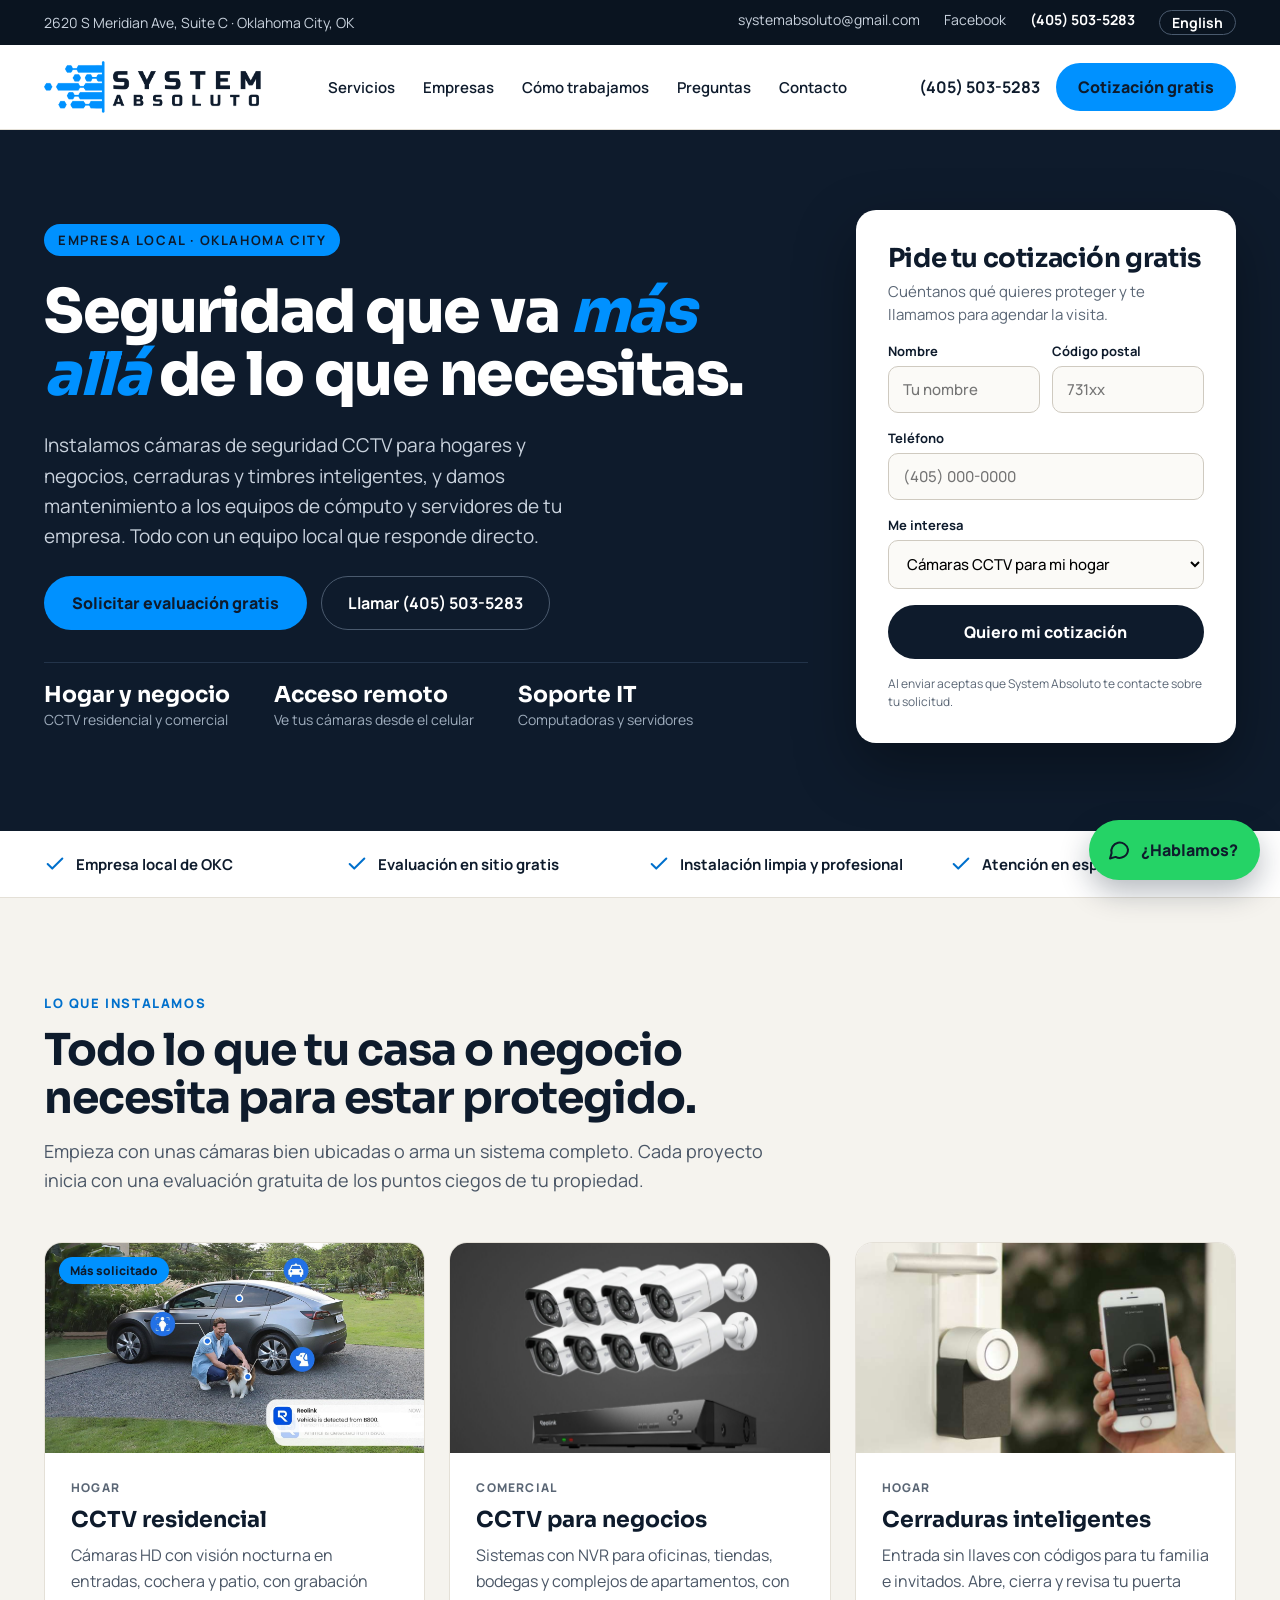
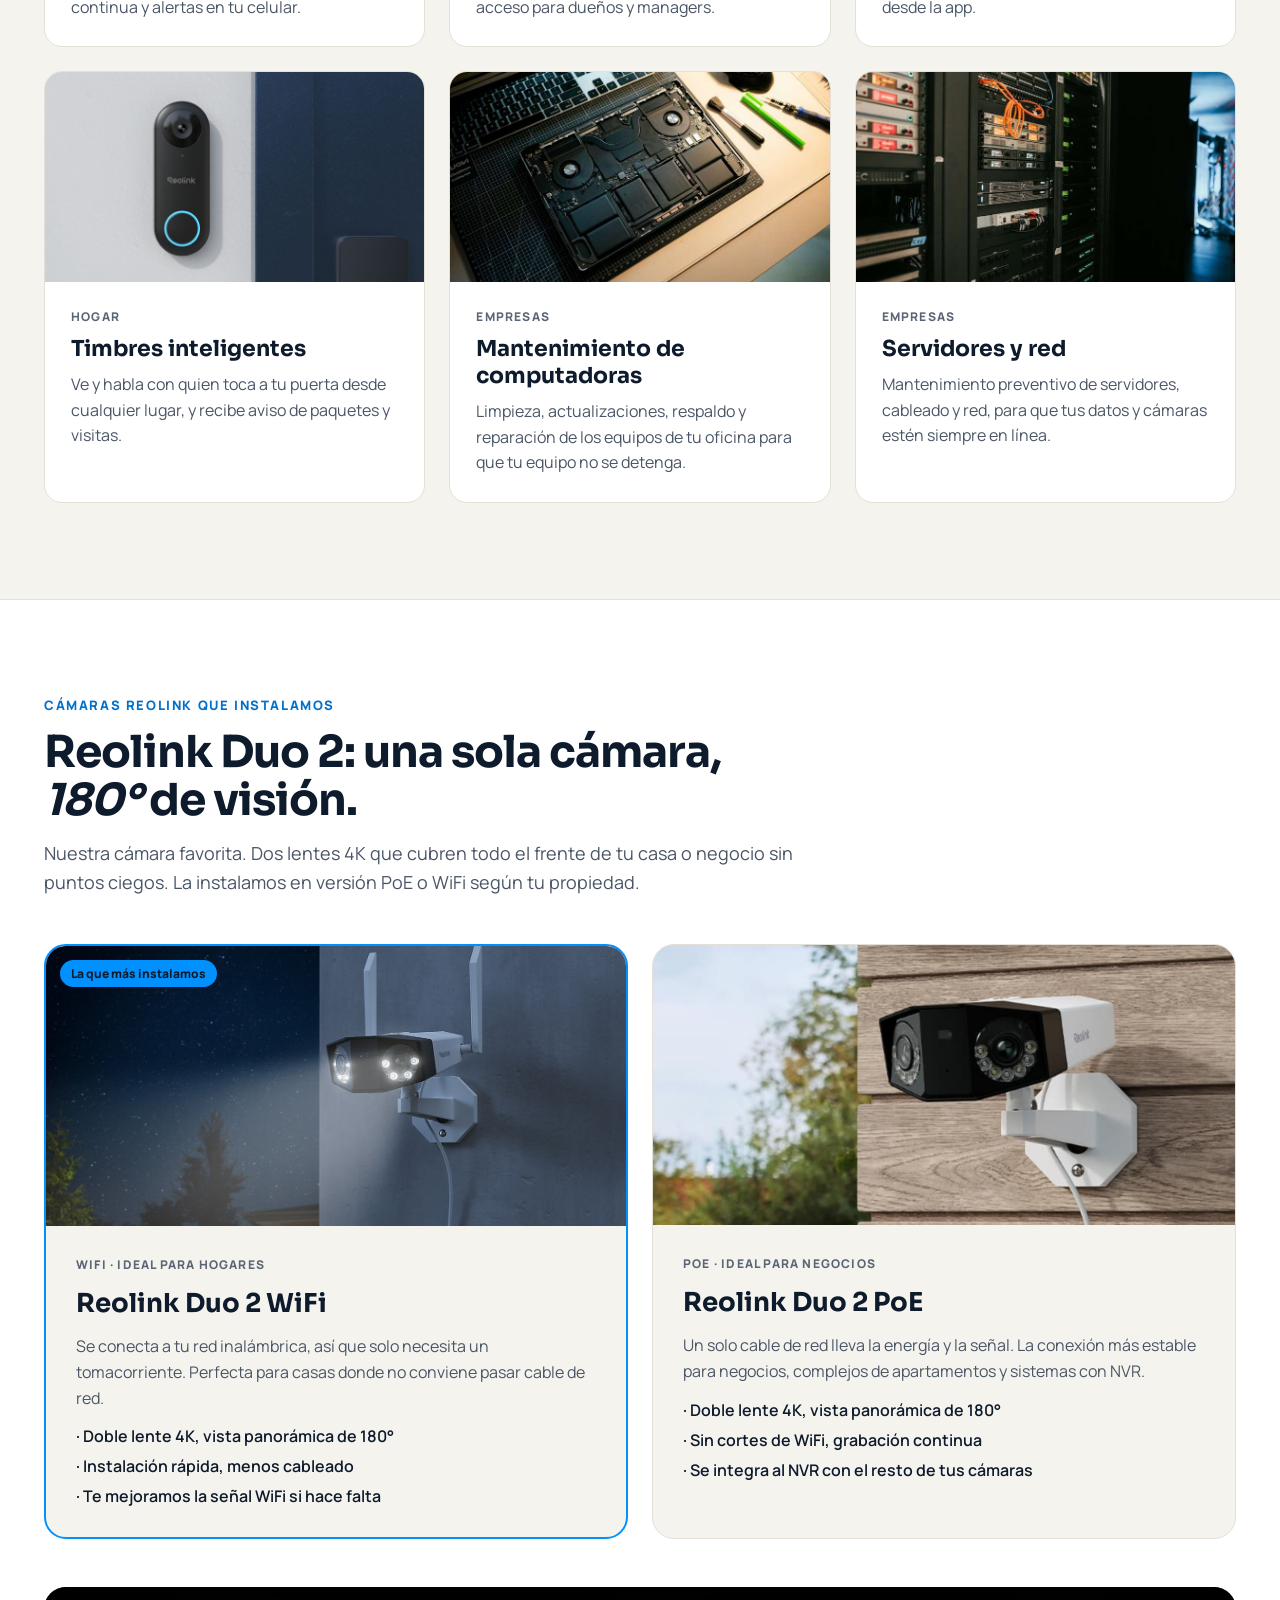
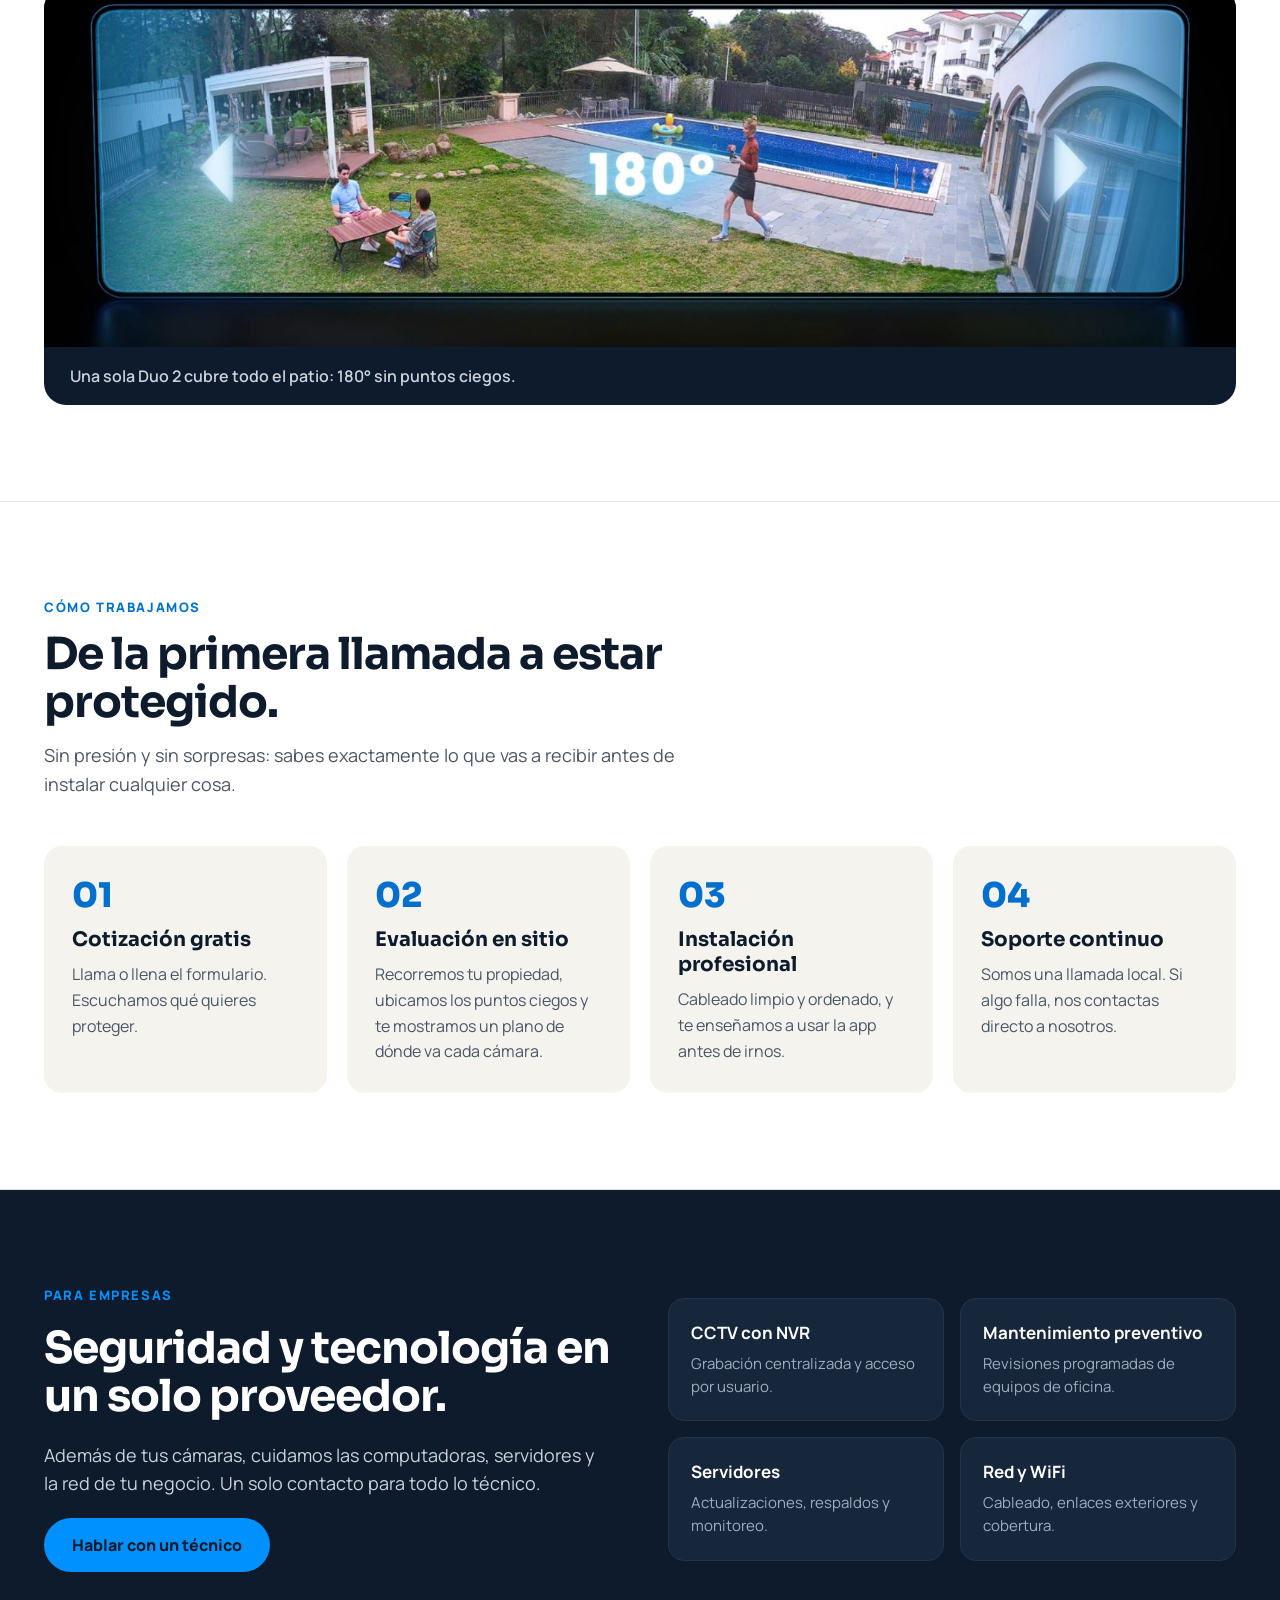
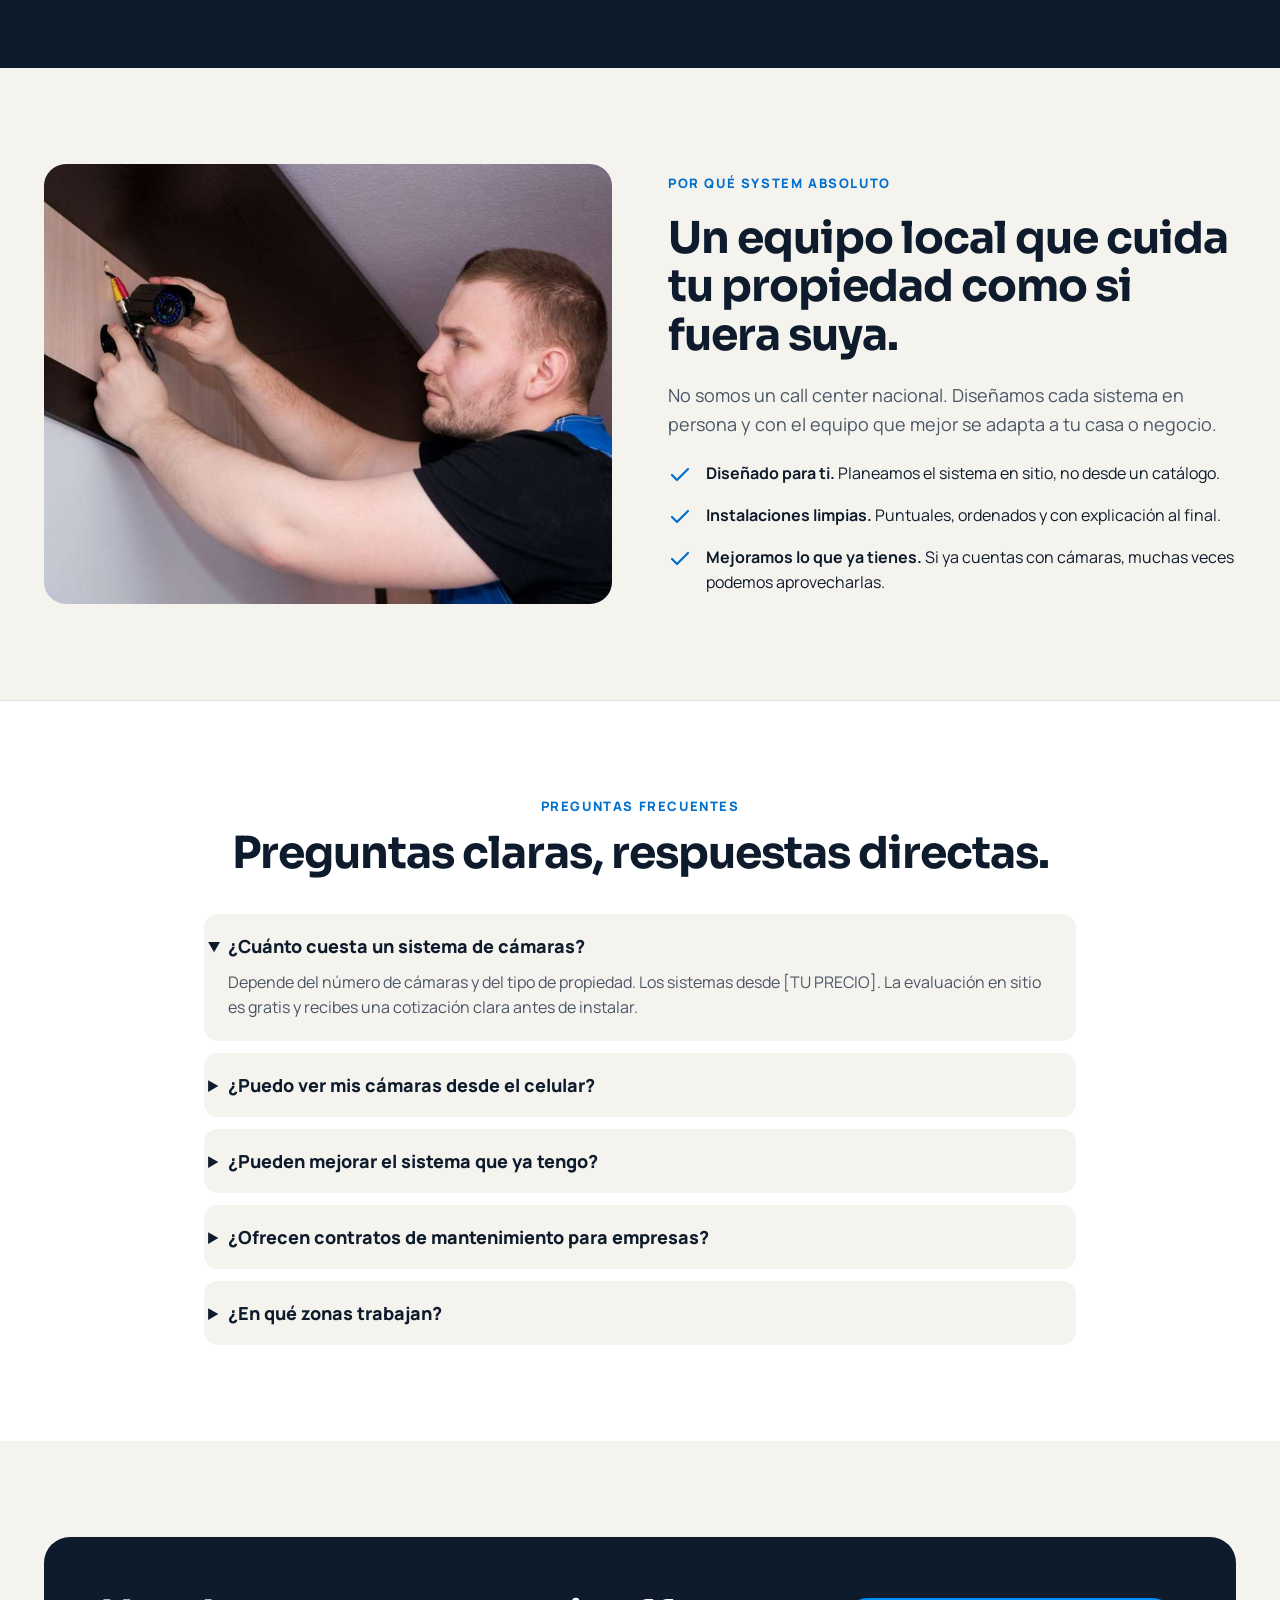
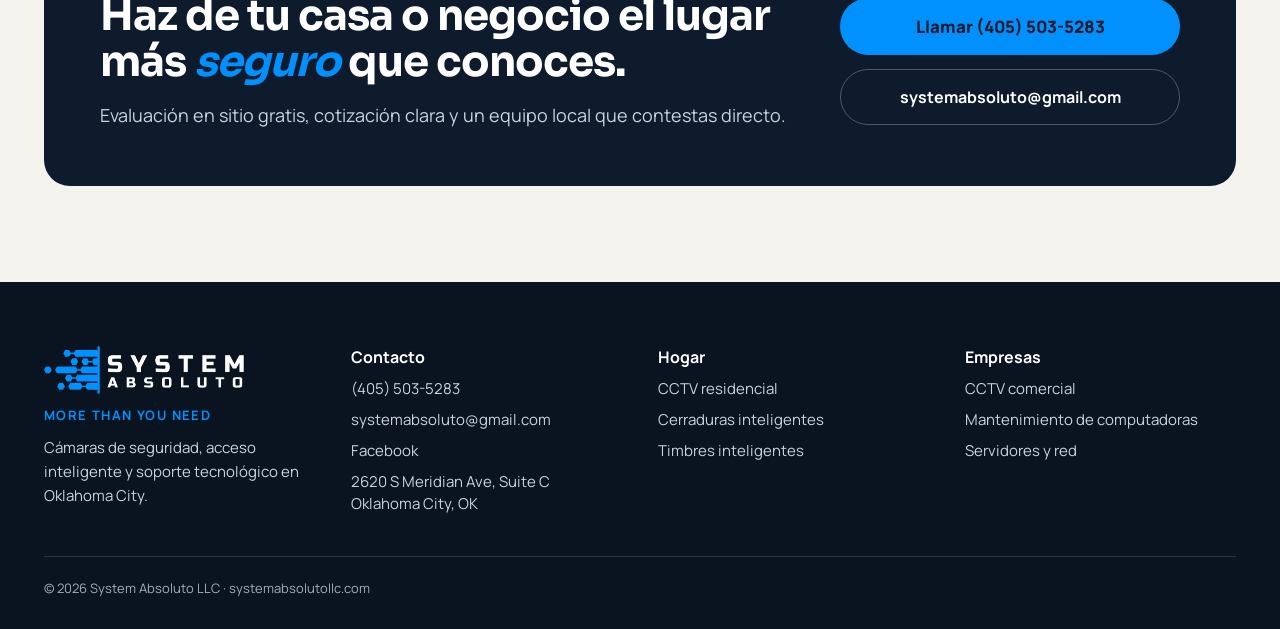
==== es/index.html @ 8bd19252 "Landing page System Absoluto LLC (EN/ES) Co-Authored-By: Claude Opus 5.5 <noreply@anthropic.com> Cla" ====
<!doctype html>
<html lang="es">
<head>
<meta charset="utf-8">
<meta name="viewport" content="width=device-width, initial-scale=1">
<title>System Absoluto LLC | Cámaras de seguridad y soporte IT en Oklahoma City</title>
<meta name="description" content="Empresa local de Oklahoma City: instalación de cámaras Reolink (PoE y WiFi), cerraduras y timbres inteligentes, y mantenimiento de computadoras y servidores para empresas.">
<link rel="canonical" href="https://systemabsolutollc.com/es/">
<link rel="alternate" hreflang="en" href="https://systemabsolutollc.com/">
<link rel="alternate" hreflang="es" href="https://systemabsolutollc.com/es/">
<meta property="og:type" content="website">
<meta property="og:title" content="System Absoluto LLC | Cámaras de seguridad y soporte IT en Oklahoma City">
<meta property="og:description" content="Empresa local de Oklahoma City: instalación de cámaras Reolink (PoE y WiFi), cerraduras y timbres inteligentes, y mantenimiento de computadoras y servidores para empresas.">
<meta property="og:url" content="https://systemabsolutollc.com/es/">
<meta property="og:image" content="https://systemabsolutollc.com/images/og-image.jpg">
<meta property="og:locale" content="es_US">
<meta name="theme-color" content="#0E1B2C">
<link rel="icon" type="image/png" href="../images/favicon.png">
<link rel="apple-touch-icon" href="../images/apple-touch-icon.png">
<link rel="preconnect" href="https://fonts.googleapis.com">
<link rel="preconnect" href="https://fonts.gstatic.com" crossorigin>
<link href="https://fonts.googleapis.com/css2?family=Manrope:wght@400;500;600;700;800&amp;family=Sora:wght@500;600;700;800&amp;display=swap" rel="stylesheet">
<link rel="stylesheet" href="../css/styles.css">
<script type="application/ld+json">
{"@context":"https://schema.org","@type":"LocalBusiness","name":"System Absoluto LLC","slogan":"More than you need","url":"https://systemabsolutollc.com/","telephone":"+1-405-503-5283","email":"systemabsoluto@gmail.com","image":"https://systemabsolutollc.com/images/og-image.jpg","address":{"@type":"PostalAddress","streetAddress":"2620 S Meridian Ave, Suite C","addressLocality":"Oklahoma City","addressRegion":"OK","addressCountry":"US"},"sameAs":["https://www.facebook.com/Systemabsolutollc"]}
</script>
</head>
<body>
<div style="font-family: 'Manrope', system-ui, sans-serif; color: #0E1B2C; background: #F5F3EE; width: 100%">

<!-- Barra superior -->
<div style="background: #0A1420; color: #C9D2DD; font-size: 14px">
<div style="max-width: 1240px; margin: 0 auto; padding: 10px 24px; display: flex; flex-wrap: wrap; gap: 8px 28px; justify-content: space-between; align-items: center">
<span>2620 S Meridian Ave, Suite C · Oklahoma City, OK</span>
<div style="display: flex; flex-wrap: wrap; gap: 8px 24px">
<a href="mailto:systemabsoluto@gmail.com" style="color: #C9D2DD; text-decoration: none">systemabsoluto@gmail.com</a>
<a href="https://www.facebook.com/Systemabsolutollc" target="_blank" rel="noopener" style="color: #C9D2DD; text-decoration: none">Facebook</a>
<a href="tel:+14055035283" style="color: #FFFFFF; text-decoration: none; font-weight: 700">(405) 503-5283</a>
<a href="../" hreflang="en" style="color: #FFFFFF; text-decoration: none; font-weight: 700; border: 1px solid #4A5A6E; border-radius: 999px; padding: 2px 12px">English</a>
</div>
</div>
</div>

<!-- Navegación -->
<header style="background: #FFFFFF; border-bottom: 1px solid #E4E0D7">
<div style="max-width: 1240px; margin: 0 auto; padding: 16px 24px; display: flex; flex-wrap: wrap; gap: 16px 32px; align-items: center; justify-content: space-between">
<a href="#inicio" style="display: flex; align-items: center; gap: 12px; text-decoration: none; color: #0E1B2C">
<img src="../images/logo-system-absoluto.png" alt="System Absoluto" style="height: 52px; width: auto; display: block">
</a>
<nav aria-label="Principal" style="display: flex; flex-wrap: wrap; gap: 6px 28px; font-weight: 600; font-size: 15px">
<a href="#servicios" style="text-decoration: none">Servicios</a>
<a href="#empresas" style="text-decoration: none">Empresas</a>
<a href="#proceso" style="text-decoration: none">Cómo trabajamos</a>
<a href="#faq" style="text-decoration: none">Preguntas</a>
<a href="#contacto" style="text-decoration: none">Contacto</a>
</nav>
<div style="display: flex; flex-wrap: wrap; gap: 12px; align-items: center">
<a href="tel:+14055035283" style="font-weight: 700; text-decoration: none; padding: 12px 4px">(405) 503-5283</a>
<a href="#cotizacion" style="background: #0091FF; color: #0E1B2C; font-weight: 800; text-decoration: none; padding: 13px 22px; border-radius: 999px">Cotización gratis</a>
</div>
</div>
</header>

<!-- Hero -->
<section id="inicio" style="background: #0E1B2C; color: #FFFFFF; position: relative">
<div style="max-width: 1240px; margin: 0 auto; padding: 80px 24px 88px; display: flex; flex-wrap: wrap; gap: 48px; align-items: center">
<div style="flex: 999 1 520px; min-width: 0; display: flex; flex-direction: column; gap: 24px">
<span style="align-self: flex-start; font-size: 13px; font-weight: 700; letter-spacing: 1.6px; text-transform: uppercase; color: #0E1B2C; background: #0091FF; padding: 7px 14px; border-radius: 999px">Empresa local · Oklahoma City</span>
<h1 style="margin: 0; font-size: 60px; line-height: 1.05; letter-spacing: -1.5px; font-weight: 800">Seguridad que va <span style="color: #0091FF; font-style: italic">más allá</span> de lo que necesitas.</h1>
<p style="margin: 0; font-size: 19px; line-height: 1.6; color: #C9D2DD; max-width: 560px">Instalamos cámaras de seguridad CCTV para hogares y negocios, cerraduras y timbres inteligentes, y damos mantenimiento a los equipos de cómputo y servidores de tu empresa. Todo con un equipo local que responde directo.</p>
<div style="display: flex; flex-wrap: wrap; gap: 14px">
<a href="#cotizacion" style="background: #0091FF; color: #0E1B2C; font-weight: 800; text-decoration: none; padding: 16px 28px; border-radius: 999px; font-size: 16px">Solicitar evaluación gratis</a>
<a href="tel:+14055035283" style="color: #FFFFFF; font-weight: 700; text-decoration: none; padding: 15px 26px; border-radius: 999px; border: 1.5px solid #4A5A6E; font-size: 16px">Llamar (405) 503-5283</a>
</div>
<div style="display: flex; flex-wrap: wrap; gap: 28px 44px; padding-top: 18px; border-top: 1px solid #23344A; margin-top: 8px">
<div style="display: flex; flex-direction: column; gap: 2px"><strong style="font-family: 'Sora', sans-serif; font-size: 22px">Hogar y negocio</strong><span style="color: #9FADBD; font-size: 14px">CCTV residencial y comercial</span></div>
<div style="display: flex; flex-direction: column; gap: 2px"><strong style="font-family: 'Sora', sans-serif; font-size: 22px">Acceso remoto</strong><span style="color: #9FADBD; font-size: 14px">Ve tus cámaras desde el celular</span></div>
<div style="display: flex; flex-direction: column; gap: 2px"><strong style="font-family: 'Sora', sans-serif; font-size: 22px">Soporte IT</strong><span style="color: #9FADBD; font-size: 14px">Computadoras y servidores</span></div>
</div>
</div>

<!-- Formulario -->
<form id="cotizacion" data-wa-form="" style="flex: 1 1 380px; min-width: 0; background: #FFFFFF; color: #0E1B2C; border-radius: 20px; padding: 32px; display: flex; flex-direction: column; gap: 16px; box-shadow: 0 24px 60px rgba(0,0,0,0.35)">
<div style="display: flex; flex-direction: column; gap: 6px">
<h2 style="margin: 0; font-size: 26px; letter-spacing: -0.4px">Pide tu cotización gratis</h2>
<p style="margin: 0; color: #5A6675; font-size: 15px; line-height: 1.5">Cuéntanos qué quieres proteger y te llamamos para agendar la visita.</p>
</div>
<div style="display: grid; grid-template-columns: repeat(2, minmax(0, 1fr)); gap: 12px">
<label style="display: flex; flex-direction: column; gap: 6px; font-size: 13px; font-weight: 700">Nombre<input name="name" type="text" placeholder="Tu nombre" style="font: inherit; font-weight: 500; font-size: 15px; padding: 12px 14px; border: 1px solid #CFCAC0; border-radius: 10px; background: #FBFAF7"></label>
<label style="display: flex; flex-direction: column; gap: 6px; font-size: 13px; font-weight: 700">Código postal<input name="zip" type="text" placeholder="731xx" style="font: inherit; font-weight: 500; font-size: 15px; padding: 12px 14px; border: 1px solid #CFCAC0; border-radius: 10px; background: #FBFAF7"></label>
</div>
<label style="display: flex; flex-direction: column; gap: 6px; font-size: 13px; font-weight: 700">Teléfono<input name="phone" type="tel" placeholder="(405) 000-0000" style="font: inherit; font-weight: 500; font-size: 15px; padding: 12px 14px; border: 1px solid #CFCAC0; border-radius: 10px; background: #FBFAF7"></label>
<label style="display: flex; flex-direction: column; gap: 6px; font-size: 13px; font-weight: 700">Me interesa
<select name="interest" style="font: inherit; font-weight: 500; font-size: 15px; padding: 12px 14px; border: 1px solid #CFCAC0; border-radius: 10px; background: #FBFAF7">
<option>Cámaras CCTV para mi hogar</option>
<option>Cámaras CCTV para mi negocio</option>
<option>Cerradura inteligente</option>
<option>Timbre inteligente</option>
<option>Mantenimiento de computadoras</option>
<option>Mantenimiento de servidores</option>
</select>
</label>
<button type="submit" style="font: inherit; font-weight: 800; font-size: 16px; background: #0E1B2C; color: #FFFFFF; border: 0; border-radius: 999px; padding: 16px; cursor: pointer">Quiero mi cotización</button>
<p style="margin: 0; font-size: 12px; color: #5A6675; line-height: 1.5">Al enviar aceptas que System Absoluto te contacte sobre tu solicitud.</p>
</form>
</div>
</section>

<!-- Franja de confianza -->
<div style="background: #FFFFFF; border-bottom: 1px solid #E4E0D7">
<div style="max-width: 1240px; margin: 0 auto; padding: 22px 24px; display: grid; grid-template-columns: repeat(auto-fit, minmax(220px, 1fr)); gap: 16px; font-weight: 700; font-size: 15px">
<div style="display: flex; gap: 10px; align-items: center"><svg width="22" height="22" viewBox="0 0 24 24" fill="none" stroke="#0070CC" stroke-width="2.2" stroke-linecap="round" stroke-linejoin="round" aria-hidden="true"><path d="M20 6 9 17l-5-5"></path></svg>Empresa local de OKC</div>
<div style="display: flex; gap: 10px; align-items: center"><svg width="22" height="22" viewBox="0 0 24 24" fill="none" stroke="#0070CC" stroke-width="2.2" stroke-linecap="round" stroke-linejoin="round" aria-hidden="true"><path d="M20 6 9 17l-5-5"></path></svg>Evaluación en sitio gratis</div>
<div style="display: flex; gap: 10px; align-items: center"><svg width="22" height="22" viewBox="0 0 24 24" fill="none" stroke="#0070CC" stroke-width="2.2" stroke-linecap="round" stroke-linejoin="round" aria-hidden="true"><path d="M20 6 9 17l-5-5"></path></svg>Instalación limpia y profesional</div>
<div style="display: flex; gap: 10px; align-items: center"><svg width="22" height="22" viewBox="0 0 24 24" fill="none" stroke="#0070CC" stroke-width="2.2" stroke-linecap="round" stroke-linejoin="round" aria-hidden="true"><path d="M20 6 9 17l-5-5"></path></svg>Atención en español e inglés</div>
</div>
</div>

<!-- Servicios -->
<section id="servicios" style="max-width: 1240px; margin: 0 auto; padding: 96px 24px; display: flex; flex-direction: column; gap: 48px">
<div style="display: flex; flex-direction: column; gap: 14px; max-width: 720px">
<span style="font-size: 13px; font-weight: 800; letter-spacing: 1.6px; text-transform: uppercase; color: #0070CC">Lo que instalamos</span>
<h2 style="margin: 0; font-size: 44px; line-height: 1.1; letter-spacing: -1px">Todo lo que tu casa o negocio necesita para estar protegido.</h2>
<p style="margin: 0; font-size: 18px; line-height: 1.6; color: #4A5666">Empieza con unas cámaras bien ubicadas o arma un sistema completo. Cada proyecto inicia con una evaluación gratuita de los puntos ciegos de tu propiedad.</p>
</div>
<div style="display: grid; grid-template-columns: repeat(auto-fit, minmax(340px, 1fr)); gap: 24px">

<article style="background: #FFFFFF; border-radius: 18px; overflow: hidden; border: 1px solid #E4E0D7; display: flex; flex-direction: column">
<div style="height: 210px; background: #DCE3EA; display: flex; flex-direction: column; align-items: center; justify-content: center; gap: 8px; color: #4A5666; font-size: 13px; font-weight: 600; position: relative">
<img src="../images/reolink-deteccion-persona-auto.jpg" alt="Cámara Reolink detectando persona y auto en la entrada de una casa" style="width: 100%; height: 100%; object-fit: cover; display: block">
<span style="position: absolute; top: 14px; left: 14px; background: #0091FF; color: #0E1B2C; font-size: 12px; font-weight: 800; padding: 5px 11px; border-radius: 999px">Más solicitado</span>
</div>
<div style="padding: 26px; display: flex; flex-direction: column; gap: 10px">
<span style="font-size: 12px; font-weight: 800; letter-spacing: 1.2px; text-transform: uppercase; color: #5A6675">Hogar</span>
<h3 style="margin: 0; font-size: 22px">CCTV residencial</h3>
<p style="margin: 0; color: #4A5666; line-height: 1.6">Cámaras HD con visión nocturna en entradas, cochera y patio, con grabación continua y alertas en tu celular.</p>
</div>
</article>

<article style="background: #FFFFFF; border-radius: 18px; overflow: hidden; border: 1px solid #E4E0D7; display: flex; flex-direction: column">
<div style="height: 210px; background: #DCE3EA; display: flex; flex-direction: column; align-items: center; justify-content: center; gap: 8px; color: #4A5666; font-size: 13px; font-weight: 600">
<img src="../images/reolink-nvr-kit-16-canales.jpg" alt="Kit Reolink NVR de 16 canales con cámaras PoE" style="width: 100%; height: 100%; object-fit: cover; display: block">
</div>
<div style="padding: 26px; display: flex; flex-direction: column; gap: 10px">
<span style="font-size: 12px; font-weight: 800; letter-spacing: 1.2px; text-transform: uppercase; color: #5A6675">Comercial</span>
<h3 style="margin: 0; font-size: 22px">CCTV para negocios</h3>
<p style="margin: 0; color: #4A5666; line-height: 1.6">Sistemas con NVR para oficinas, tiendas, bodegas y complejos de apartamentos, con acceso para dueños y managers.</p>
</div>
</article>

<article style="background: #FFFFFF; border-radius: 18px; overflow: hidden; border: 1px solid #E4E0D7; display: flex; flex-direction: column">
<div style="height: 210px; background: #DCE3EA; display: flex; flex-direction: column; align-items: center; justify-content: center; gap: 8px; color: #4A5666; font-size: 13px; font-weight: 600">
<img src="../images/unsplash-cerradura-inteligente.jpg" alt="Cerradura inteligente abierta desde el celular" style="width: 100%; height: 100%; object-fit: cover; display: block">
</div>
<div style="padding: 26px; display: flex; flex-direction: column; gap: 10px">
<span style="font-size: 12px; font-weight: 800; letter-spacing: 1.2px; text-transform: uppercase; color: #5A6675">Hogar</span>
<h3 style="margin: 0; font-size: 22px">Cerraduras inteligentes</h3>
<p style="margin: 0; color: #4A5666; line-height: 1.6">Entrada sin llaves con códigos para tu familia e invitados. Abre, cierra y revisa tu puerta desde la app.</p>
</div>
</article>

<article style="background: #FFFFFF; border-radius: 18px; overflow: hidden; border: 1px solid #E4E0D7; display: flex; flex-direction: column">
<div style="height: 210px; background: #DCE3EA; display: flex; flex-direction: column; align-items: center; justify-content: center; gap: 8px; color: #4A5666; font-size: 13px; font-weight: 600">
<img src="../images/reolink-timbre-wifi.jpg" alt="Timbre con cámara Reolink junto a una puerta" style="width: 100%; height: 100%; object-fit: cover; display: block">
</div>
<div style="padding: 26px; display: flex; flex-direction: column; gap: 10px">
<span style="font-size: 12px; font-weight: 800; letter-spacing: 1.2px; text-transform: uppercase; color: #5A6675">Hogar</span>
<h3 style="margin: 0; font-size: 22px">Timbres inteligentes</h3>
<p style="margin: 0; color: #4A5666; line-height: 1.6">Ve y habla con quien toca a tu puerta desde cualquier lugar, y recibe aviso de paquetes y visitas.</p>
</div>
</article>

<article style="background: #FFFFFF; border-radius: 18px; overflow: hidden; border: 1px solid #E4E0D7; display: flex; flex-direction: column">
<div style="height: 210px; background: #DCE3EA; display: flex; flex-direction: column; align-items: center; justify-content: center; gap: 8px; color: #4A5666; font-size: 13px; font-weight: 600">
<img src="../images/unsplash-laptop-mantenimiento.jpg" alt="Laptop abierta durante mantenimiento" style="width: 100%; height: 100%; object-fit: cover; display: block">
</div>
<div style="padding: 26px; display: flex; flex-direction: column; gap: 10px">
<span style="font-size: 12px; font-weight: 800; letter-spacing: 1.2px; text-transform: uppercase; color: #5A6675">Empresas</span>
<h3 style="margin: 0; font-size: 22px">Mantenimiento de computadoras</h3>
<p style="margin: 0; color: #4A5666; line-height: 1.6">Limpieza, actualizaciones, respaldo y reparación de los equipos de tu oficina para que tu equipo no se detenga.</p>
</div>
</article>

<article style="background: #FFFFFF; border-radius: 18px; overflow: hidden; border: 1px solid #E4E0D7; display: flex; flex-direction: column">
<div style="height: 210px; background: #DCE3EA; display: flex; flex-direction: column; align-items: center; justify-content: center; gap: 8px; color: #4A5666; font-size: 13px; font-weight: 600">
<img src="../images/unsplash-rack-servidores.jpg" alt="Rack de servidores con cableado de red" style="width: 100%; height: 100%; object-fit: cover; display: block">
</div>
<div style="padding: 26px; display: flex; flex-direction: column; gap: 10px">
<span style="font-size: 12px; font-weight: 800; letter-spacing: 1.2px; text-transform: uppercase; color: #5A6675">Empresas</span>
<h3 style="margin: 0; font-size: 22px">Servidores y red</h3>
<p style="margin: 0; color: #4A5666; line-height: 1.6">Mantenimiento preventivo de servidores, cableado y red, para que tus datos y cámaras estén siempre en línea.</p>
</div>
</article>

</div>
</section>

<!-- Cámaras PoE y WiFi -->
<section id="camaras" style="background: #FFFFFF; border-top: 1px solid #E4E0D7">
<div style="max-width: 1240px; margin: 0 auto; padding: 96px 24px; display: flex; flex-direction: column; gap: 48px">
<div style="display: flex; flex-direction: column; gap: 14px; max-width: 760px">
<span style="font-size: 13px; font-weight: 800; letter-spacing: 1.6px; text-transform: uppercase; color: #0070CC">Cámaras Reolink que instalamos</span>
<h2 style="margin: 0; font-size: 44px; line-height: 1.1; letter-spacing: -1px">Reolink Duo 2: una sola cámara, <span style="font-style: italic">180°</span> de visión.</h2>
<p style="margin: 0; font-size: 18px; line-height: 1.6; color: #4A5666">Nuestra cámara favorita. Dos lentes 4K que cubren todo el frente de tu casa o negocio sin puntos ciegos. La instalamos en versión PoE o WiFi según tu propiedad.</p>
</div>
<div style="display: grid; grid-template-columns: repeat(auto-fit, minmax(380px, 1fr)); gap: 24px">

<article style="background: #F5F3EE; border-radius: 22px; overflow: hidden; display: flex; flex-direction: column; border: 2px solid #0091FF">
<div style="height: 280px; background: #DCE3EA; display: flex; flex-direction: column; align-items: center; justify-content: center; gap: 8px; color: #4A5666; font-size: 13px; font-weight: 600; position: relative">
<img src="../images/reolink-duo2-wifi-casa.jpg" alt="Cámara Reolink Duo 2 WiFi instalada en una casa" style="width: 100%; height: 100%; object-fit: cover; display: block">
<span style="position: absolute; top: 14px; left: 14px; background: #0091FF; color: #0E1B2C; font-size: 12px; font-weight: 800; padding: 5px 11px; border-radius: 999px">La que más instalamos</span>
</div>
<div style="padding: 30px; display: flex; flex-direction: column; gap: 14px">
<span style="font-size: 12px; font-weight: 800; letter-spacing: 1.2px; text-transform: uppercase; color: #5A6675">WiFi · Ideal para hogares</span>
<h3 style="margin: 0; font-size: 26px">Reolink Duo 2 WiFi</h3>
<p style="margin: 0; color: #4A5666; line-height: 1.6">Se conecta a tu red inalámbrica, así que solo necesita un tomacorriente. Perfecta para casas donde no conviene pasar cable de red.</p>
<ul style="list-style: none; margin: 0; padding: 0; display: flex; flex-direction: column; gap: 8px; font-weight: 600">
<li>· Doble lente 4K, vista panorámica de 180°</li>
<li>· Instalación rápida, menos cableado</li>
<li>· Te mejoramos la señal WiFi si hace falta</li>
</ul>
</div>
</article>

<article style="background: #F5F3EE; border-radius: 22px; overflow: hidden; display: flex; flex-direction: column; border: 1px solid #E4E0D7">
<div style="height: 280px; background: #DCE3EA; display: flex; flex-direction: column; align-items: center; justify-content: center; gap: 8px; color: #4A5666; font-size: 13px; font-weight: 600">
<img src="../images/reolink-duo2-poe-pared.jpg" alt="Cámara Reolink Duo 2 PoE montada en pared" style="width: 100%; height: 100%; object-fit: cover; display: block">
</div>
<div style="padding: 30px; display: flex; flex-direction: column; gap: 14px">
<span style="font-size: 12px; font-weight: 800; letter-spacing: 1.2px; text-transform: uppercase; color: #5A6675">PoE · Ideal para negocios</span>
<h3 style="margin: 0; font-size: 26px">Reolink Duo 2 PoE</h3>
<p style="margin: 0; color: #4A5666; line-height: 1.6">Un solo cable de red lleva la energía y la señal. La conexión más estable para negocios, complejos de apartamentos y sistemas con NVR.</p>
<ul style="list-style: none; margin: 0; padding: 0; display: flex; flex-direction: column; gap: 8px; font-weight: 600">
<li>· Doble lente 4K, vista panorámica de 180°</li>
<li>· Sin cortes de WiFi, grabación continua</li>
<li>· Se integra al NVR con el resto de tus cámaras</li>
</ul>
</div>
</article>

</div>
<figure style="margin: 0; border-radius: 22px; overflow: hidden; background: #0E1B2C; display: flex; flex-direction: column">
<img src="../images/reolink-duo2-vista-180-piscina.jpg" alt="Vista panorámica de 180° de la Reolink Duo 2 sobre un patio" style="width: 100%; height: 360px; object-fit: cover; display: block">
<figcaption style="padding: 18px 26px; color: #C9D2DD; font-weight: 600; font-size: 16px">Una sola Duo 2 cubre todo el patio: 180° sin puntos ciegos.</figcaption>
</figure>
</div>
</section>

<!-- Proceso -->
<section id="proceso" style="background: #FFFFFF; border-top: 1px solid #E4E0D7; border-bottom: 1px solid #E4E0D7">
<div style="max-width: 1240px; margin: 0 auto; padding: 96px 24px; display: flex; flex-direction: column; gap: 48px">
<div style="display: flex; flex-direction: column; gap: 14px; max-width: 680px">
<span style="font-size: 13px; font-weight: 800; letter-spacing: 1.6px; text-transform: uppercase; color: #0070CC">Cómo trabajamos</span>
<h2 style="margin: 0; font-size: 44px; line-height: 1.1; letter-spacing: -1px">De la primera llamada a estar protegido.</h2>
<p style="margin: 0; font-size: 18px; line-height: 1.6; color: #4A5666">Sin presión y sin sorpresas: sabes exactamente lo que vas a recibir antes de instalar cualquier cosa.</p>
</div>
<ol style="list-style: none; margin: 0; padding: 0; display: grid; grid-template-columns: repeat(auto-fit, minmax(240px, 1fr)); gap: 20px">
<li style="background: #F5F3EE; border-radius: 18px; padding: 28px; display: flex; flex-direction: column; gap: 10px">
<span style="font-family: 'Sora', sans-serif; font-weight: 800; font-size: 34px; color: #0070CC">01</span>
<h3 style="margin: 0; font-size: 20px">Cotización gratis</h3>
<p style="margin: 0; color: #4A5666; line-height: 1.6">Llama o llena el formulario. Escuchamos qué quieres proteger.</p>
</li>
<li style="background: #F5F3EE; border-radius: 18px; padding: 28px; display: flex; flex-direction: column; gap: 10px">
<span style="font-family: 'Sora', sans-serif; font-weight: 800; font-size: 34px; color: #0070CC">02</span>
<h3 style="margin: 0; font-size: 20px">Evaluación en sitio</h3>
<p style="margin: 0; color: #4A5666; line-height: 1.6">Recorremos tu propiedad, ubicamos los puntos ciegos y te mostramos un plano de dónde va cada cámara.</p>
</li>
<li style="background: #F5F3EE; border-radius: 18px; padding: 28px; display: flex; flex-direction: column; gap: 10px">
<span style="font-family: 'Sora', sans-serif; font-weight: 800; font-size: 34px; color: #0070CC">03</span>
<h3 style="margin: 0; font-size: 20px">Instalación profesional</h3>
<p style="margin: 0; color: #4A5666; line-height: 1.6">Cableado limpio y ordenado, y te enseñamos a usar la app antes de irnos.</p>
</li>
<li style="background: #F5F3EE; border-radius: 18px; padding: 28px; display: flex; flex-direction: column; gap: 10px">
<span style="font-family: 'Sora', sans-serif; font-weight: 800; font-size: 34px; color: #0070CC">04</span>
<h3 style="margin: 0; font-size: 20px">Soporte continuo</h3>
<p style="margin: 0; color: #4A5666; line-height: 1.6">Somos una llamada local. Si algo falla, nos contactas directo a nosotros.</p>
</li>
</ol>
</div>
</section>

<!-- Empresas -->
<section id="empresas" style="background: #0E1B2C; color: #FFFFFF">
<div style="max-width: 1240px; margin: 0 auto; padding: 96px 24px; display: flex; flex-wrap: wrap; gap: 56px; align-items: center">
<div style="flex: 1 1 420px; min-width: 0; display: flex; flex-direction: column; gap: 20px">
<span style="font-size: 13px; font-weight: 800; letter-spacing: 1.6px; text-transform: uppercase; color: #0091FF">Para empresas</span>
<h2 style="margin: 0; font-size: 44px; line-height: 1.1; letter-spacing: -1px">Seguridad y tecnología en un solo proveedor.</h2>
<p style="margin: 0; font-size: 18px; line-height: 1.6; color: #C9D2DD">Además de tus cámaras, cuidamos las computadoras, servidores y la red de tu negocio. Un solo contacto para todo lo técnico.</p>
<a href="#cotizacion" style="align-self: flex-start; background: #0091FF; color: #0E1B2C; font-weight: 800; text-decoration: none; padding: 16px 28px; border-radius: 999px">Hablar con un técnico</a>
</div>
<ul style="flex: 1 1 420px; min-width: 0; list-style: none; margin: 0; padding: 0; display: grid; grid-template-columns: repeat(auto-fit, minmax(220px, 1fr)); gap: 16px">
<li style="background: #16273C; border: 1px solid #23344A; border-radius: 16px; padding: 22px; display: flex; flex-direction: column; gap: 8px"><strong style="font-size: 17px">CCTV con NVR</strong><span style="color: #9FADBD; line-height: 1.55; font-size: 15px">Grabación centralizada y acceso por usuario.</span></li>
<li style="background: #16273C; border: 1px solid #23344A; border-radius: 16px; padding: 22px; display: flex; flex-direction: column; gap: 8px"><strong style="font-size: 17px">Mantenimiento preventivo</strong><span style="color: #9FADBD; line-height: 1.55; font-size: 15px">Revisiones programadas de equipos de oficina.</span></li>
<li style="background: #16273C; border: 1px solid #23344A; border-radius: 16px; padding: 22px; display: flex; flex-direction: column; gap: 8px"><strong style="font-size: 17px">Servidores</strong><span style="color: #9FADBD; line-height: 1.55; font-size: 15px">Actualizaciones, respaldos y monitoreo.</span></li>
<li style="background: #16273C; border: 1px solid #23344A; border-radius: 16px; padding: 22px; display: flex; flex-direction: column; gap: 8px"><strong style="font-size: 17px">Red y WiFi</strong><span style="color: #9FADBD; line-height: 1.55; font-size: 15px">Cableado, enlaces exteriores y cobertura.</span></li>
</ul>
</div>
</section>

<!-- Por qué nosotros -->
<section style="max-width: 1240px; margin: 0 auto; padding: 96px 24px; display: flex; flex-wrap: wrap; gap: 56px; align-items: center">
<div style="flex: 1 1 440px; min-width: 0; height: 440px; background: #DCE3EA; border-radius: 22px; overflow: hidden; display: flex; flex-direction: column; align-items: center; justify-content: center; gap: 10px; color: #4A5666; font-weight: 600; font-size: 14px">
<img src="../images/unsplash-tecnico-instalando.jpg" alt="Técnico instalando una cámara de seguridad" style="width: 100%; height: 100%; object-fit: cover; display: block">
</div>
<div style="flex: 1 1 440px; min-width: 0; display: flex; flex-direction: column; gap: 22px">
<span style="font-size: 13px; font-weight: 800; letter-spacing: 1.6px; text-transform: uppercase; color: #0070CC">Por qué System Absoluto</span>
<h2 style="margin: 0; font-size: 44px; line-height: 1.1; letter-spacing: -1px">Un equipo local que cuida tu propiedad como si fuera suya.</h2>
<p style="margin: 0; font-size: 18px; line-height: 1.6; color: #4A5666">No somos un call center nacional. Diseñamos cada sistema en persona y con el equipo que mejor se adapta a tu casa o negocio.</p>
<ul style="list-style: none; margin: 0; padding: 0; display: flex; flex-direction: column; gap: 16px">
<li style="display: flex; gap: 14px"><svg width="24" height="24" viewBox="0 0 24 24" fill="none" stroke="#0070CC" stroke-width="2.2" stroke-linecap="round" stroke-linejoin="round" aria-hidden="true" style="flex: none; margin-top: 2px"><path d="M20 6 9 17l-5-5"></path></svg><span style="line-height: 1.55"><strong>Diseñado para ti.</strong> Planeamos el sistema en sitio, no desde un catálogo.</span></li>
<li style="display: flex; gap: 14px"><svg width="24" height="24" viewBox="0 0 24 24" fill="none" stroke="#0070CC" stroke-width="2.2" stroke-linecap="round" stroke-linejoin="round" aria-hidden="true" style="flex: none; margin-top: 2px"><path d="M20 6 9 17l-5-5"></path></svg><span style="line-height: 1.55"><strong>Instalaciones limpias.</strong> Puntuales, ordenados y con explicación al final.</span></li>
<li style="display: flex; gap: 14px"><svg width="24" height="24" viewBox="0 0 24 24" fill="none" stroke="#0070CC" stroke-width="2.2" stroke-linecap="round" stroke-linejoin="round" aria-hidden="true" style="flex: none; margin-top: 2px"><path d="M20 6 9 17l-5-5"></path></svg><span style="line-height: 1.55"><strong>Mejoramos lo que ya tienes.</strong> Si ya cuentas con cámaras, muchas veces podemos aprovecharlas.</span></li>
</ul>
</div>
</section>

<!-- FAQ -->
<section id="faq" style="background: #FFFFFF; border-top: 1px solid #E4E0D7">
<div style="max-width: 920px; margin: 0 auto; padding: 96px 24px; display: flex; flex-direction: column; gap: 36px">
<div style="display: flex; flex-direction: column; gap: 14px; text-align: center; align-items: center">
<span style="font-size: 13px; font-weight: 800; letter-spacing: 1.6px; text-transform: uppercase; color: #0070CC">Preguntas frecuentes</span>
<h2 style="margin: 0; font-size: 44px; line-height: 1.1; letter-spacing: -1px">Preguntas claras, respuestas directas.</h2>
</div>
<div style="display: flex; flex-direction: column; gap: 12px">
<details open="" style="background: #F5F3EE; border-radius: 14px; padding: 20px 24px"><summary style="font-weight: 800; font-size: 18px; cursor: pointer">¿Cuánto cuesta un sistema de cámaras?</summary><p style="margin: 12px 0 0; color: #4A5666; line-height: 1.6">Depende del número de cámaras y del tipo de propiedad. Los sistemas desde [TU PRECIO]. La evaluación en sitio es gratis y recibes una cotización clara antes de instalar.</p></details>
<details style="background: #F5F3EE; border-radius: 14px; padding: 20px 24px"><summary style="font-weight: 800; font-size: 18px; cursor: pointer">¿Puedo ver mis cámaras desde el celular?</summary><p style="margin: 12px 0 0; color: #4A5666; line-height: 1.6">Sí. Configuramos la app en tu teléfono y te enseñamos a revisar en vivo, ver grabaciones y recibir alertas.</p></details>
<details style="background: #F5F3EE; border-radius: 14px; padding: 20px 24px"><summary style="font-weight: 800; font-size: 18px; cursor: pointer">¿Pueden mejorar el sistema que ya tengo?</summary><p style="margin: 12px 0 0; color: #4A5666; line-height: 1.6">Muchas veces sí. Revisamos tu equipo actual en la evaluación y reutilizamos lo que tenga sentido.</p></details>
<details style="background: #F5F3EE; border-radius: 14px; padding: 20px 24px"><summary style="font-weight: 800; font-size: 18px; cursor: pointer">¿Ofrecen contratos de mantenimiento para empresas?</summary><p style="margin: 12px 0 0; color: #4A5666; line-height: 1.6">Sí. Armamos un plan de visitas para computadoras, servidores y cámaras según el tamaño de tu negocio.</p></details>
<details style="background: #F5F3EE; border-radius: 14px; padding: 20px 24px"><summary style="font-weight: 800; font-size: 18px; cursor: pointer">¿En qué zonas trabajan?</summary><p style="margin: 12px 0 0; color: #4A5666; line-height: 1.6">Oklahoma City y el área metropolitana: [CIUDADES QUE CUBRES].</p></details>
</div>
</div>
</section>

<!-- CTA + Contacto -->
<section id="contacto" style="max-width: 1240px; margin: 0 auto; padding: 96px 24px">
<div style="background: #0E1B2C; color: #FFFFFF; border-radius: 26px; padding: 56px; display: flex; flex-wrap: wrap; gap: 40px; align-items: center; justify-content: space-between">
<div style="flex: 1 1 460px; min-width: 0; display: flex; flex-direction: column; gap: 16px">
<h2 style="margin: 0; font-size: 42px; line-height: 1.1; letter-spacing: -1px">Haz de tu casa o negocio el lugar más <span style="color: #0091FF; font-style: italic">seguro</span> que conoces.</h2>
<p style="margin: 0; font-size: 18px; color: #C9D2DD; line-height: 1.6">Evaluación en sitio gratis, cotización clara y un equipo local que contestas directo.</p>
</div>
<div style="flex: 0 1 340px; min-width: 0; display: flex; flex-direction: column; gap: 14px">
<a href="tel:+14055035283" style="background: #0091FF; color: #0E1B2C; font-weight: 800; text-decoration: none; padding: 17px 24px; border-radius: 999px; text-align: center; font-size: 17px">Llamar (405) 503-5283</a>
<a href="mailto:systemabsoluto@gmail.com" style="color: #FFFFFF; font-weight: 700; text-decoration: none; padding: 16px 24px; border-radius: 999px; border: 1.5px solid #4A5A6E; text-align: center">systemabsoluto@gmail.com</a>
</div>
</div>
</section>

<!-- Footer -->
<footer style="background: #0A1420; color: #C9D2DD">
<div style="max-width: 1240px; margin: 0 auto; padding: 64px 24px 32px; display: flex; flex-direction: column; gap: 40px">
<div style="display: grid; grid-template-columns: repeat(auto-fit, minmax(220px, 1fr)); gap: 36px">
<div style="display: flex; flex-direction: column; gap: 12px">
<img src="../images/logo-system-absoluto-white.png" alt="System Absoluto LLC" style="height: 48px; width: auto; display: block; align-self: flex-start">
<span style="font-size: 13px; letter-spacing: 1.4px; text-transform: uppercase; font-weight: 700; color: #0091FF">More than you need</span>
<p style="margin: 0; line-height: 1.6; font-size: 15px">Cámaras de seguridad, acceso inteligente y soporte tecnológico en Oklahoma City.</p>
</div>
<div style="display: flex; flex-direction: column; gap: 10px; font-size: 15px">
<strong style="color: #FFFFFF; font-size: 16px">Contacto</strong>
<a href="tel:+14055035283" style="color: #C9D2DD; text-decoration: none">(405) 503-5283</a>
<a href="mailto:systemabsoluto@gmail.com" style="color: #C9D2DD; text-decoration: none">systemabsoluto@gmail.com</a>
<a href="https://www.facebook.com/Systemabsolutollc" target="_blank" rel="noopener" style="color: #C9D2DD; text-decoration: none">Facebook</a>
<span style="line-height: 1.5">2620 S Meridian Ave, Suite C<br>Oklahoma City, OK</span>
</div>
<div style="display: flex; flex-direction: column; gap: 10px; font-size: 15px">
<strong style="color: #FFFFFF; font-size: 16px">Hogar</strong>
<a href="#servicios" style="color: #C9D2DD; text-decoration: none">CCTV residencial</a>
<a href="#servicios" style="color: #C9D2DD; text-decoration: none">Cerraduras inteligentes</a>
<a href="#servicios" style="color: #C9D2DD; text-decoration: none">Timbres inteligentes</a>
</div>
<div style="display: flex; flex-direction: column; gap: 10px; font-size: 15px">
<strong style="color: #FFFFFF; font-size: 16px">Empresas</strong>
<a href="#servicios" style="color: #C9D2DD; text-decoration: none">CCTV comercial</a>
<a href="#empresas" style="color: #C9D2DD; text-decoration: none">Mantenimiento de computadoras</a>
<a href="#empresas" style="color: #C9D2DD; text-decoration: none">Servidores y red</a>
</div>
</div>
<div style="border-top: 1px solid #23344A; padding-top: 22px; font-size: 13px; color: #9FADBD">© 2026 System Absoluto LLC · systemabsolutollc.com</div>
</div>
</footer>

<!-- WhatsApp / llamada flotante -->
<div style="position: fixed; right: 20px; bottom: 20px; z-index: 50; display: flex; flex-direction: column; align-items: flex-end; gap: 12px; max-width: calc(100% - 40px)">
<div id="wa-panel" hidden>
<div style="width: 320px; max-width: 100%; background: #FFFFFF; border-radius: 20px; overflow: hidden; box-shadow: 0 18px 50px rgba(14,27,44,0.28)">
<div style="background: #0E1B2C; color: #FFFFFF; padding: 16px 18px; display: flex; align-items: center; justify-content: space-between; gap: 12px">
<div style="display: flex; flex-direction: column; gap: 2px"><strong style="font-family: 'Sora', sans-serif; font-size: 17px">System Absoluto</strong><span style="font-size: 13px; color: #C9D2DD">Cámaras, acceso inteligente y soporte IT</span></div>
<button type="button" data-wa-toggle="" aria-label="Cerrar" style="flex: none; width: 44px; height: 44px; border-radius: 999px; border: 0; background: #16273C; color: #FFFFFF; cursor: pointer; display: flex; align-items: center; justify-content: center"><svg width="18" height="18" viewBox="0 0 24 24" fill="none" stroke="currentColor" stroke-width="2.4" stroke-linecap="round" aria-hidden="true"><path d="M18 6 6 18M6 6l12 12"></path></svg></button>
</div>
<div style="padding: 18px; display: flex; flex-direction: column; gap: 12px">
<p style="margin: 0; background: #F5F3EE; border-radius: 14px; padding: 12px 14px; color: #0E1B2C; line-height: 1.5; font-size: 15px">Hola, ¿necesitas cámaras, cerraduras inteligentes o soporte para tu negocio? Escríbenos o llámanos.</p>
<a href="https://wa.me/14055035283?text=Hola%20System%20Absoluto%2C%20me%20interesa%20una%20cotizaci%C3%B3n." target="_blank" rel="noopener" style="display: flex; align-items: center; justify-content: center; gap: 10px; background: #25D366; color: #0E1B2C; font-weight: 800; text-decoration: none; padding: 14px; border-radius: 999px"><svg width="24" height="24" viewBox="0 0 24 24" fill="none" stroke="currentColor" stroke-width="2" stroke-linecap="round" stroke-linejoin="round" aria-hidden="true"><path d="M21 11.5a8.4 8.4 0 0 1-12.4 7.4L3 20.5l1.6-5.4A8.4 8.4 0 1 1 21 11.5Z"></path></svg>Escribir por WhatsApp</a>
<a href="tel:+14055035283" style="display: flex; align-items: center; justify-content: center; gap: 10px; color: #0E1B2C; font-weight: 800; text-decoration: none; padding: 13px; border-radius: 999px; border: 1.5px solid #CFCAC0"><svg width="20" height="20" viewBox="0 0 24 24" fill="none" stroke="currentColor" stroke-width="2" stroke-linecap="round" stroke-linejoin="round" aria-hidden="true"><path d="M22 16.9v3a2 2 0 0 1-2.2 2 19.8 19.8 0 0 1-8.6-3.1 19.5 19.5 0 0 1-6-6A19.8 19.8 0 0 1 2.1 4.2 2 2 0 0 1 4.1 2h3a2 2 0 0 1 2 1.7c.1 1 .4 1.9.7 2.8a2 2 0 0 1-.5 2.1L8 9.9a16 16 0 0 0 6 6l1.3-1.3a2 2 0 0 1 2.1-.4c.9.3 1.8.6 2.8.7a2 2 0 0 1 1.7 2Z"></path></svg>Llamar (405) 503-5283</a>
</div>
</div>
</div>
<button type="button" data-wa-toggle="" aria-label="Abrir opciones de contacto por WhatsApp o llamada" style="height: 60px; padding: 0 22px 0 18px; border-radius: 999px; border: 0; background: #25D366; color: #0E1B2C; display: flex; align-items: center; gap: 10px; font-family: 'Manrope', sans-serif; font-weight: 800; font-size: 16px; cursor: pointer; box-shadow: 0 12px 30px rgba(14,27,44,0.3)"><svg width="24" height="24" viewBox="0 0 24 24" fill="none" stroke="currentColor" stroke-width="2" stroke-linecap="round" stroke-linejoin="round" aria-hidden="true"><path d="M21 11.5a8.4 8.4 0 0 1-12.4 7.4L3 20.5l1.6-5.4A8.4 8.4 0 1 1 21 11.5Z"></path></svg>¿Hablamos?</button>
</div>

</div>

<script>
window.SA_FORM = { intro: 'Hola System Absoluto, me interesa una cotización gratis.', name: 'Nombre', zip: 'Código postal', phone: 'Teléfono', interest: 'Me interesa' };
</script>
<script src="../js/main.js" defer></script>
</body>
</html>
---- css/styles.css ----
/* System Absoluto LLC — estilos base */
*, *::before, *::after { box-sizing: border-box; }
html { scroll-behavior: smooth; -webkit-text-size-adjust: 100%; }
body { margin: 0; background: #F5F3EE; }
img { max-width: 100%; }
a { color: #0E1B2C; }
a:hover { color: #0070CC; }
h1, h2, h3 { font-family: 'Sora', system-ui, sans-serif; }
section[id], form[id] { scroll-margin-top: 16px; }
:focus-visible { outline: 3px solid #0091FF; outline-offset: 3px; }
details summary { list-style-position: outside; }
[hidden] { display: none !important; }

/* Tablet */
@media (max-width: 900px) {
  h1 { font-size: 46px !important; }
  h2 { font-size: 34px !important; }
}

/* Celular */
@media (max-width: 600px) {
  h1 { font-size: 36px !important; letter-spacing: -0.8px !important; }
  h2 { font-size: 28px !important; }
  section > div, section { padding-top: 64px !important; padding-bottom: 64px !important; }
  #inicio > div, #home > div { padding-top: 48px !important; }
  #contacto > div, #contact > div { padding: 32px 24px !important; }
  form[data-wa-form] { padding: 24px !important; }
  /* las tarjetas de 340-380px no deben desbordar en pantallas pequeñas */
  [style*="minmax(340px"], [style*="minmax(380px"] { grid-template-columns: 1fr !important; }
  #wa-panel { width: calc(100vw - 40px) !important; }
}
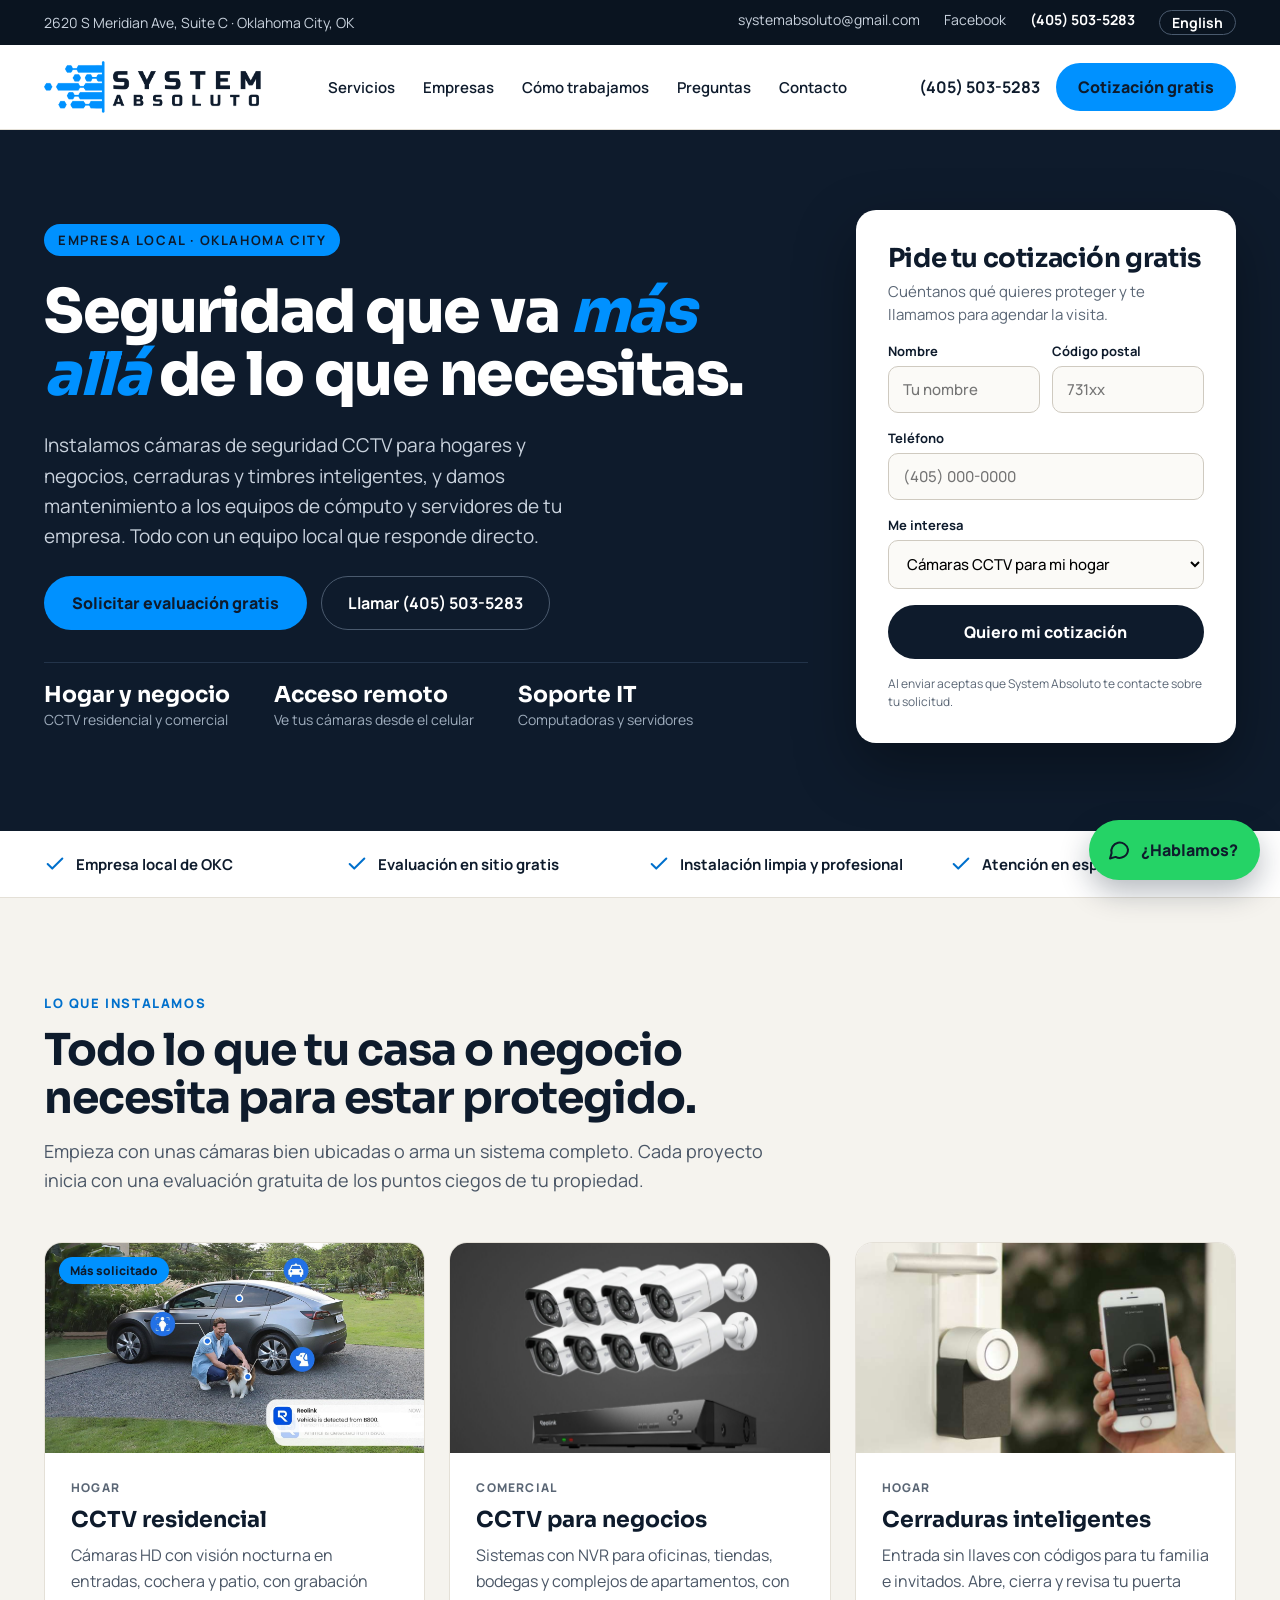
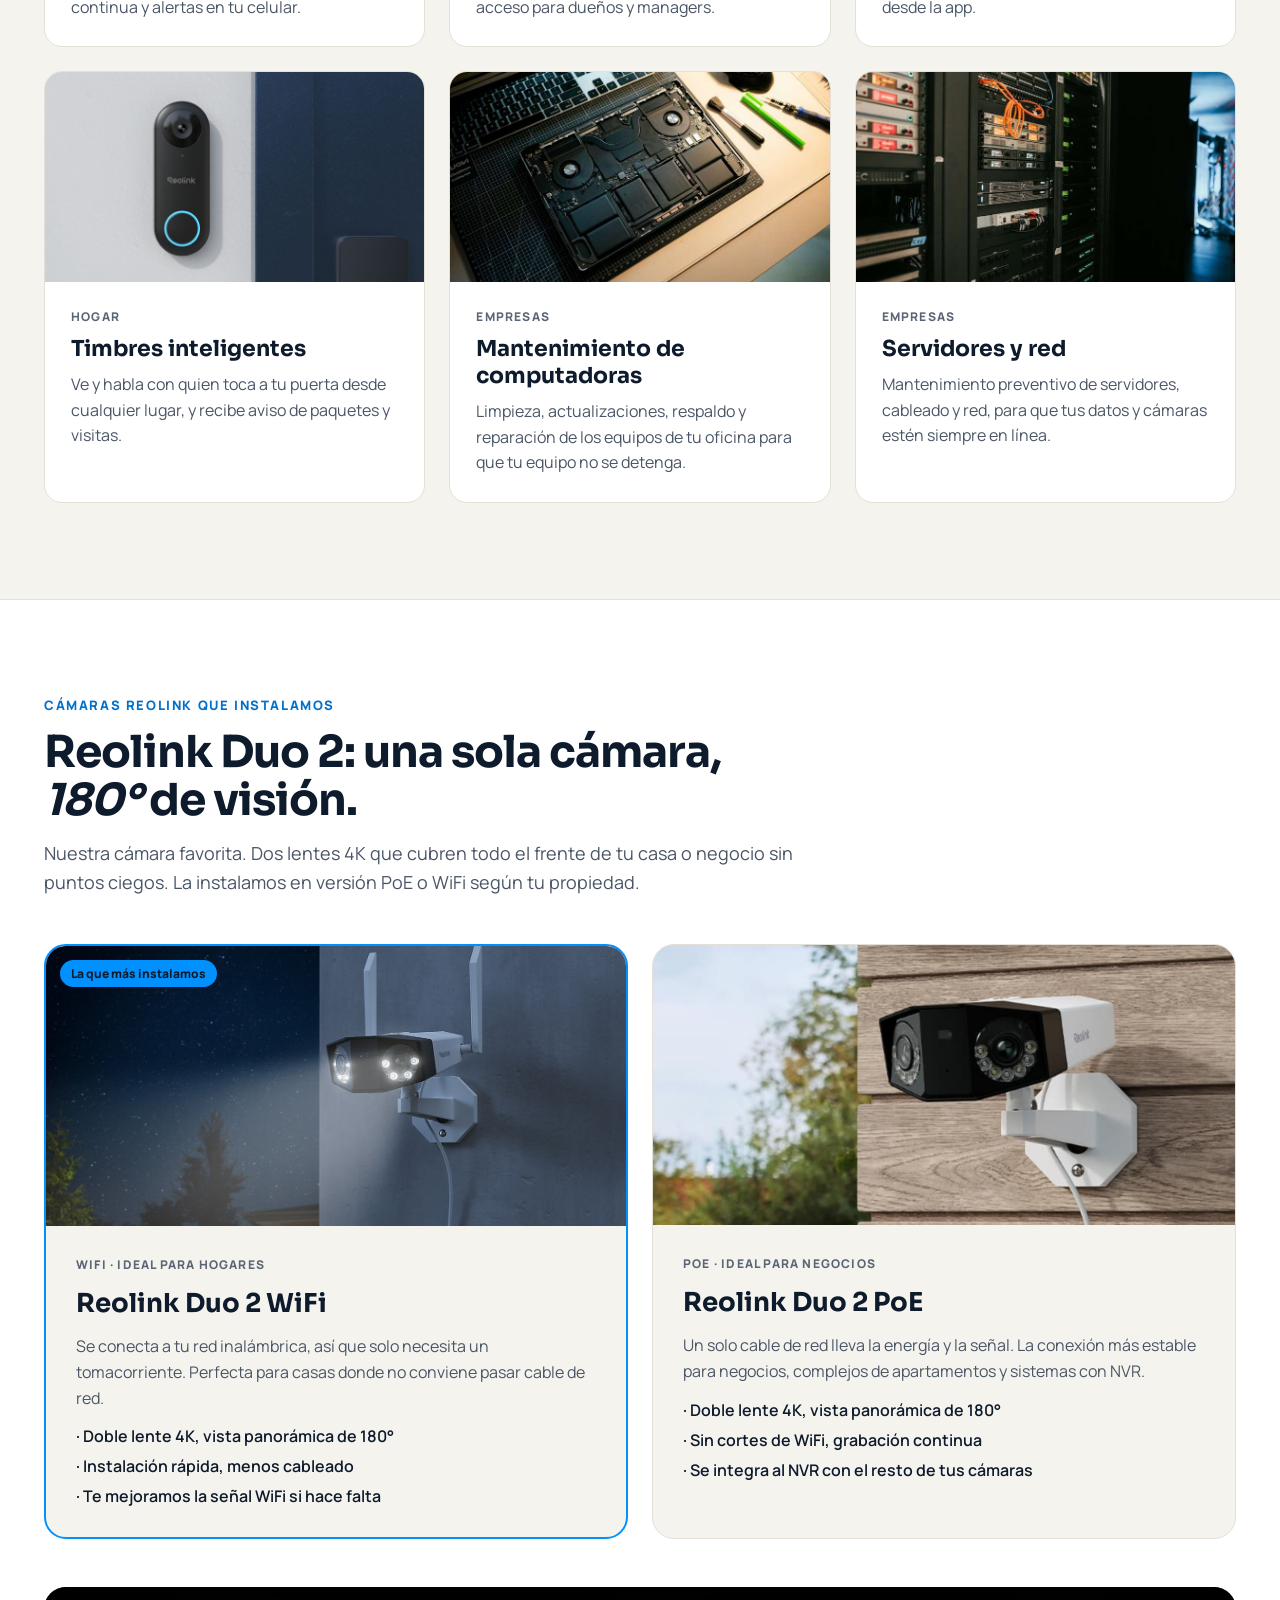
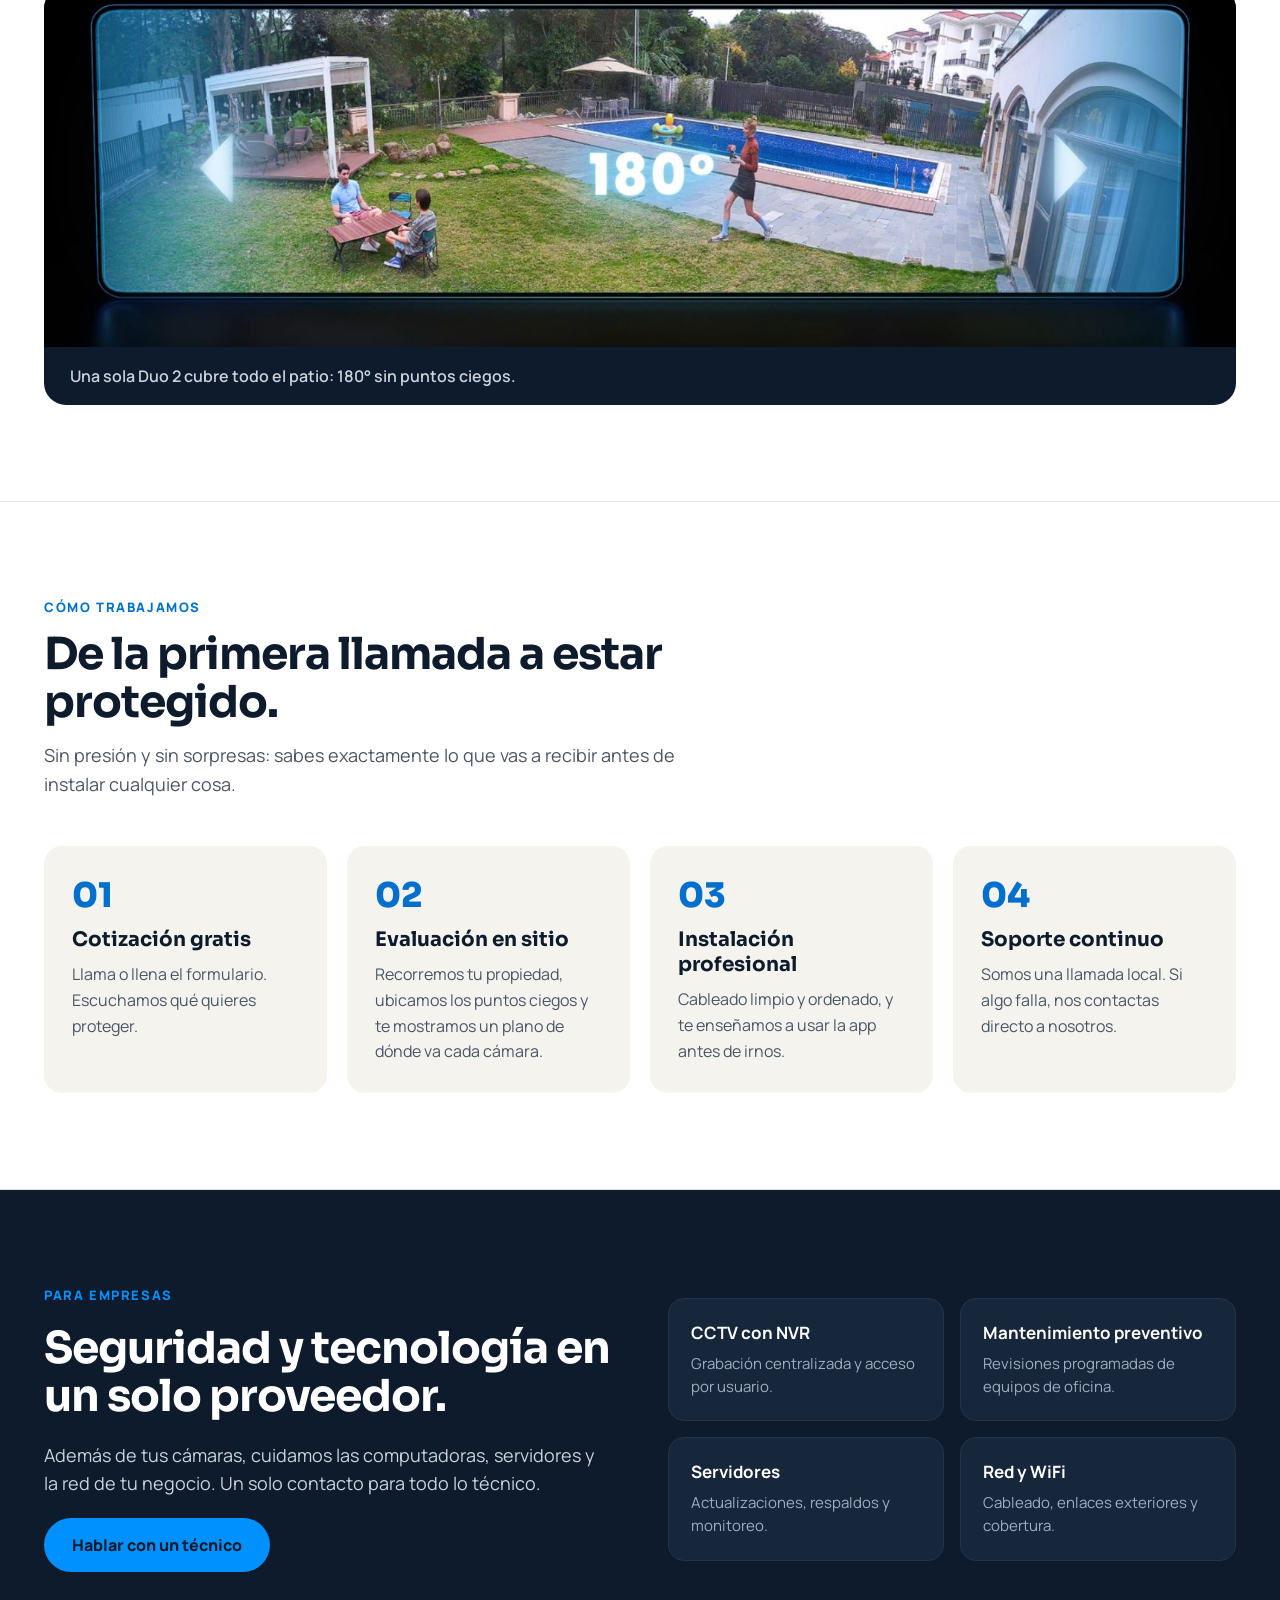
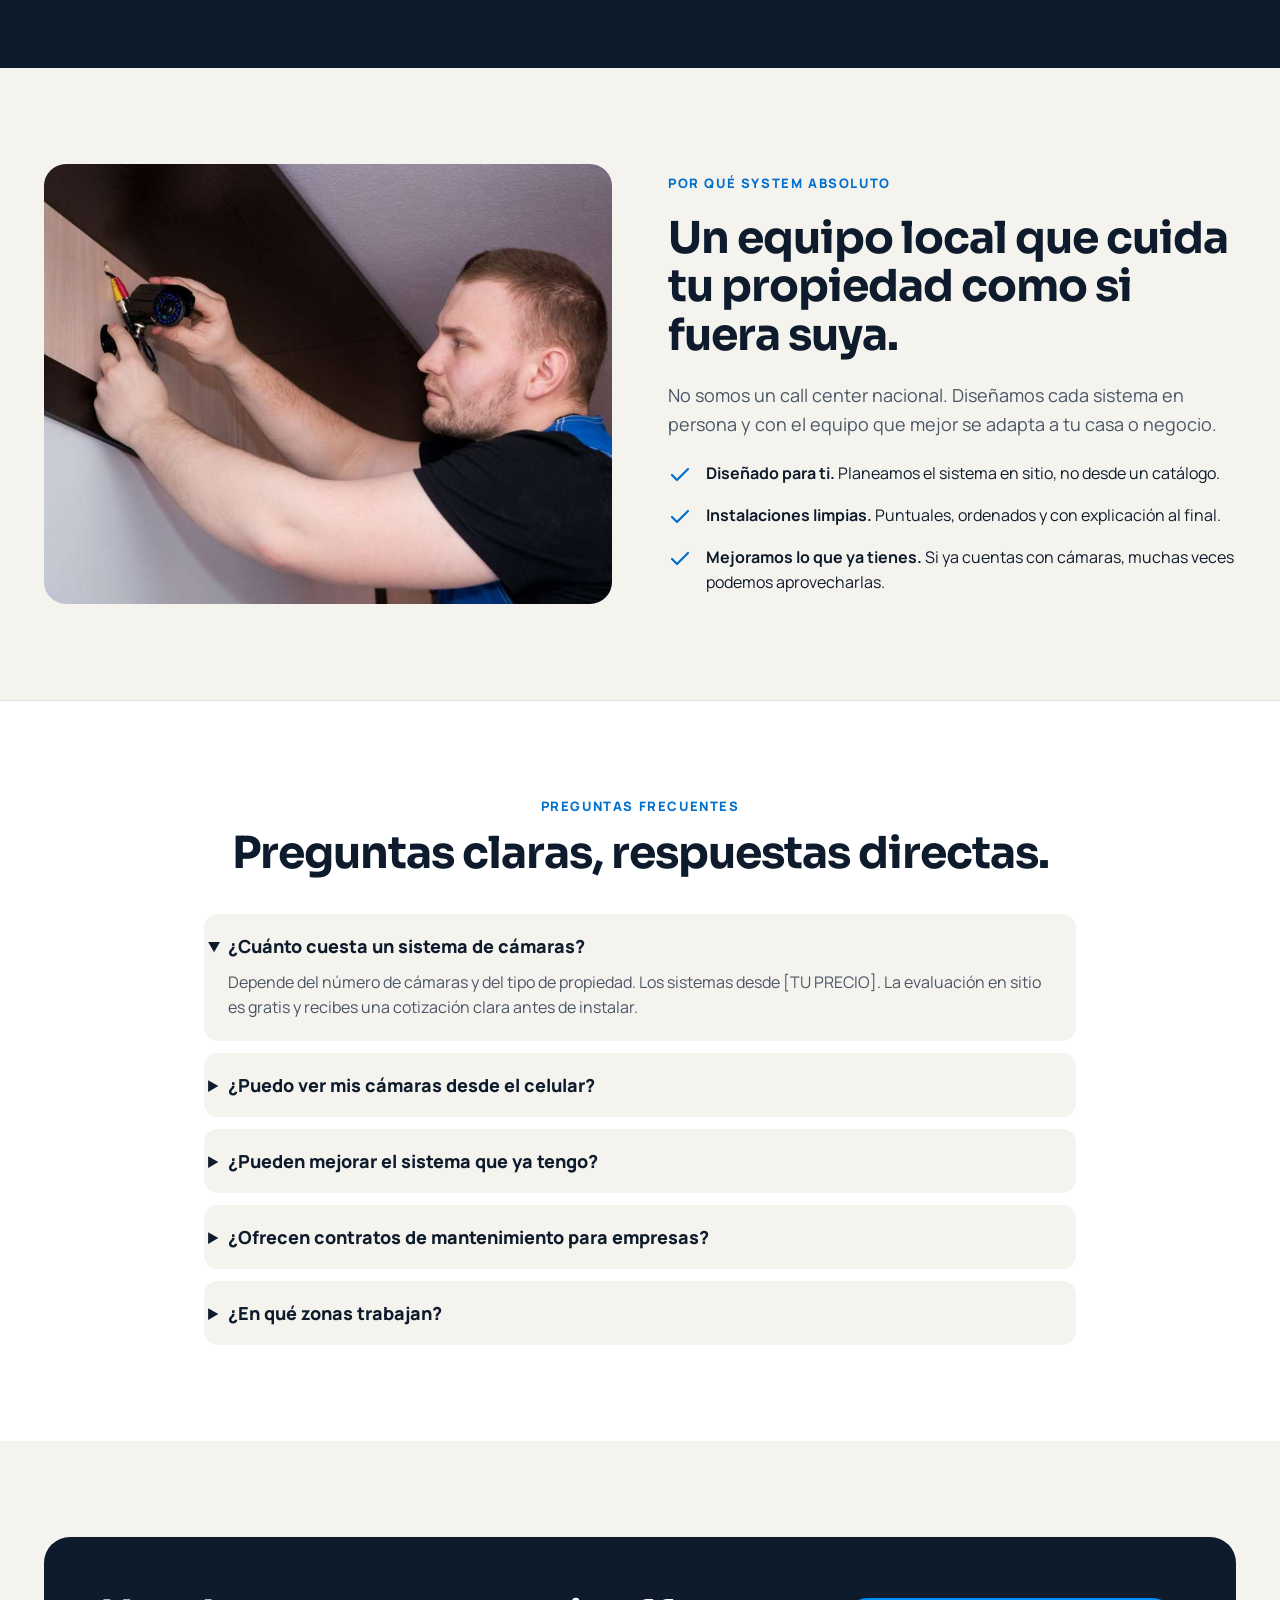
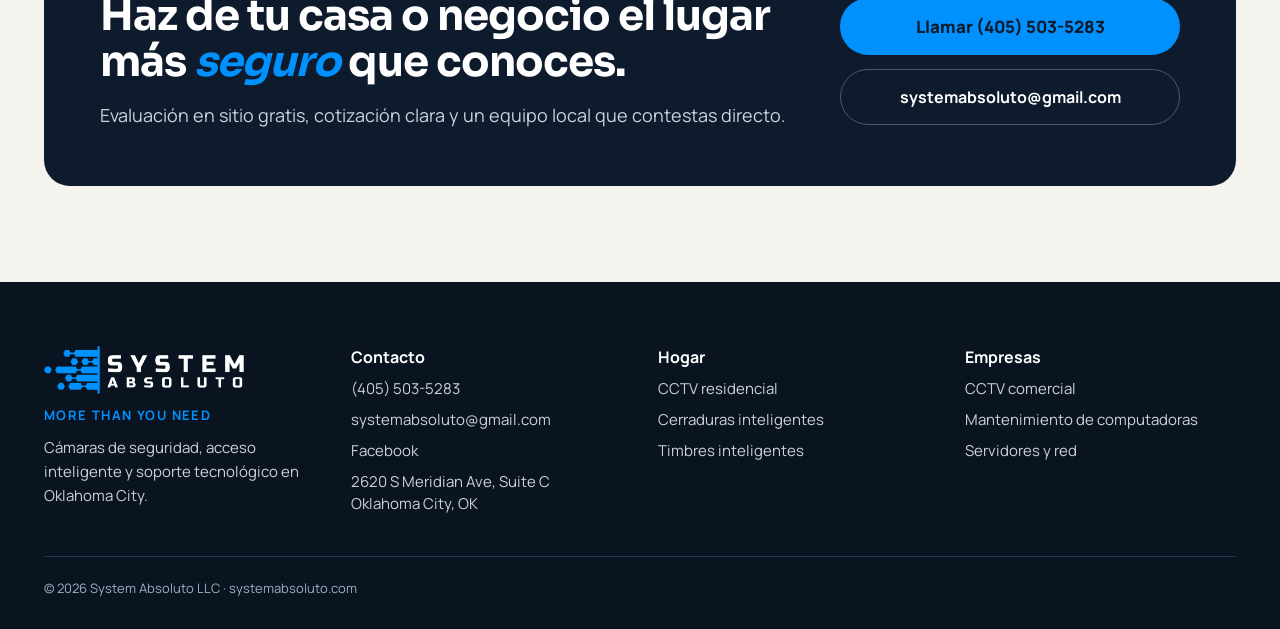
==== commit 5303e334: "Corregir dominio: systemabsoluto.com Co-Authored-By: Claude Opus 5.5 <noreply@anthropic.com> Claude-" ====
--- a/es/index.html
+++ b/es/index.html
@@ -5,14 +5,14 @@
 <meta name="viewport" content="width=device-width, initial-scale=1">
 <title>System Absoluto LLC | Cámaras de seguridad y soporte IT en Oklahoma City</title>
 <meta name="description" content="Empresa local de Oklahoma City: instalación de cámaras Reolink (PoE y WiFi), cerraduras y timbres inteligentes, y mantenimiento de computadoras y servidores para empresas.">
-<link rel="canonical" href="https://systemabsolutollc.com/es/">
-<link rel="alternate" hreflang="en" href="https://systemabsolutollc.com/">
-<link rel="alternate" hreflang="es" href="https://systemabsolutollc.com/es/">
+<link rel="canonical" href="https://systemabsoluto.com/es/">
+<link rel="alternate" hreflang="en" href="https://systemabsoluto.com/">
+<link rel="alternate" hreflang="es" href="https://systemabsoluto.com/es/">
 <meta property="og:type" content="website">
 <meta property="og:title" content="System Absoluto LLC | Cámaras de seguridad y soporte IT en Oklahoma City">
 <meta property="og:description" content="Empresa local de Oklahoma City: instalación de cámaras Reolink (PoE y WiFi), cerraduras y timbres inteligentes, y mantenimiento de computadoras y servidores para empresas.">
-<meta property="og:url" content="https://systemabsolutollc.com/es/">
-<meta property="og:image" content="https://systemabsolutollc.com/images/og-image.jpg">
+<meta property="og:url" content="https://systemabsoluto.com/es/">
+<meta property="og:image" content="https://systemabsoluto.com/images/og-image.jpg">
 <meta property="og:locale" content="es_US">
 <meta name="theme-color" content="#0E1B2C">
 <link rel="icon" type="image/png" href="../images/favicon.png">
@@ -22,7 +22,7 @@
 <link href="https://fonts.googleapis.com/css2?family=Manrope:wght@400;500;600;700;800&amp;family=Sora:wght@500;600;700;800&amp;display=swap" rel="stylesheet">
 <link rel="stylesheet" href="../css/styles.css">
 <script type="application/ld+json">
-{"@context":"https://schema.org","@type":"LocalBusiness","name":"System Absoluto LLC","slogan":"More than you need","url":"https://systemabsolutollc.com/","telephone":"+1-405-503-5283","email":"systemabsoluto@gmail.com","image":"https://systemabsolutollc.com/images/og-image.jpg","address":{"@type":"PostalAddress","streetAddress":"2620 S Meridian Ave, Suite C","addressLocality":"Oklahoma City","addressRegion":"OK","addressCountry":"US"},"sameAs":["https://www.facebook.com/Systemabsolutollc"]}
+{"@context":"https://schema.org","@type":"LocalBusiness","name":"System Absoluto LLC","slogan":"More than you need","url":"https://systemabsoluto.com/","telephone":"+1-405-503-5283","email":"systemabsoluto@gmail.com","image":"https://systemabsoluto.com/images/og-image.jpg","address":{"@type":"PostalAddress","streetAddress":"2620 S Meridian Ave, Suite C","addressLocality":"Oklahoma City","addressRegion":"OK","addressCountry":"US"},"sameAs":["https://www.facebook.com/Systemabsolutollc"]}
 </script>
 </head>
 <body>
@@ -374,7 +374,7 @@
 <a href="#empresas" style="color: #C9D2DD; text-decoration: none">Servidores y red</a>
 </div>
 </div>
-<div style="border-top: 1px solid #23344A; padding-top: 22px; font-size: 13px; color: #9FADBD">© 2026 System Absoluto LLC · systemabsolutollc.com</div>
+<div style="border-top: 1px solid #23344A; padding-top: 22px; font-size: 13px; color: #9FADBD">© 2026 System Absoluto LLC · systemabsoluto.com</div>
 </div>
 </footer>
 
